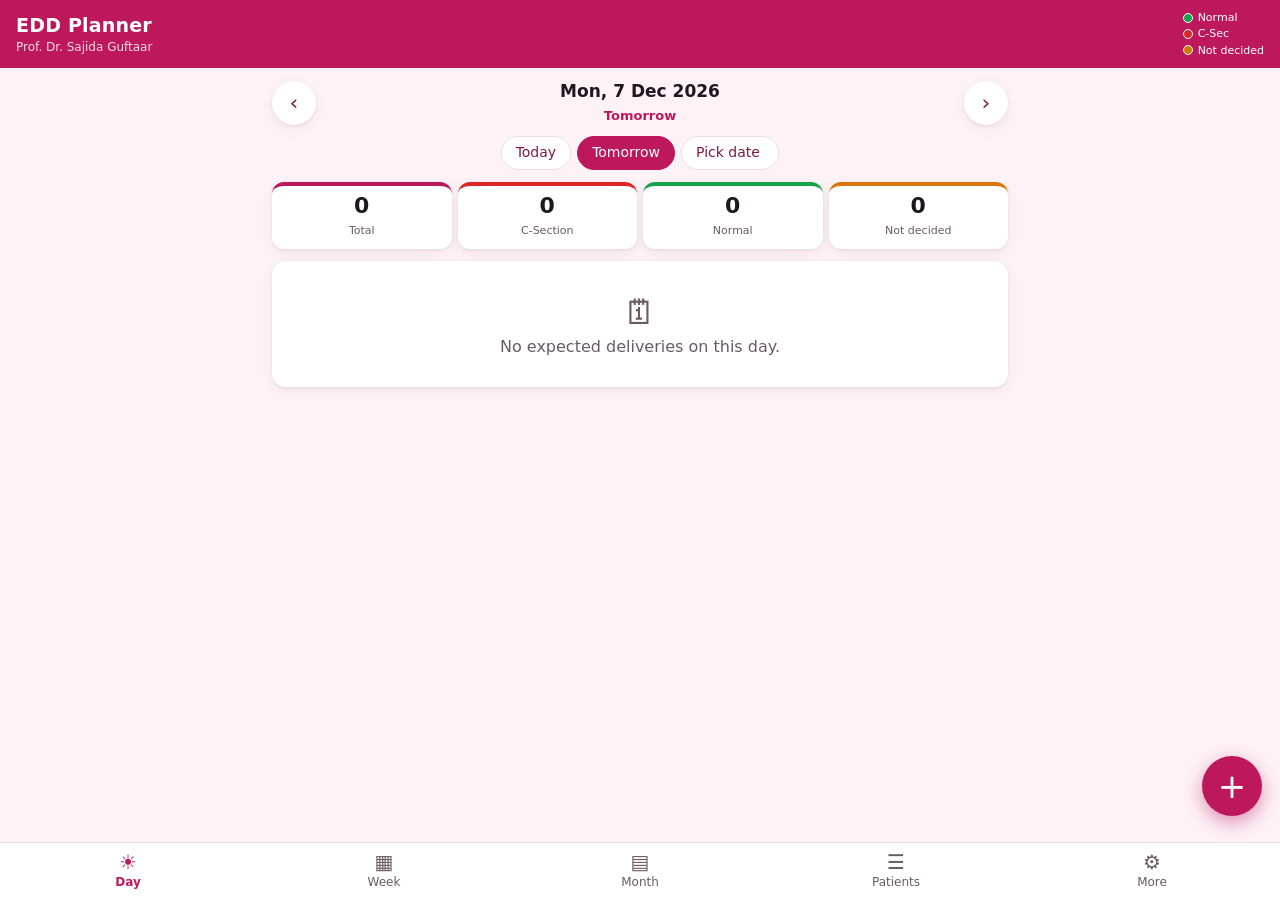
==== edd-planner/index.html @ e82096b5 "Add EDD Planner app and apps home page Co-Authored-By: Claude Opus 5.5 <noreply@anthropic.com> Claud" ====
<!doctype html>
<html lang="en">
<head>
<meta charset="utf-8">
<meta name="viewport" content="width=device-width, initial-scale=1, viewport-fit=cover">
<title>EDD Planner</title>
<meta name="theme-color" content="#be185d">
<meta name="description" content="Personal delivery schedule for Prof. Dr. Sajida Guftaar">
<link rel="manifest" href="manifest.webmanifest">
<link rel="icon" href="icons/icon-192.png">
<link rel="apple-touch-icon" href="icons/apple-touch-icon.png">
<link rel="stylesheet" href="app.css">
</head>
<body>
<header class="topbar">
  <div>
    <h1>EDD Planner</h1>
    <p>Prof. Dr. Sajida Guftaar</p>
  </div>
  <div class="legend" aria-label="Colour legend">
    <span><i class="dot normal"></i>Normal</span>
    <span><i class="dot cs"></i>C-Sec</span>
    <span><i class="dot undecided"></i>Not decided</span>
  </div>
</header>

<main id="view"></main>

<button id="fab" class="fab" aria-label="Add patient">+</button>

<nav class="tabs">
  <button data-tab="day" class="active"><span class="ti">☀</span>Day</button>
  <button data-tab="week"><span class="ti">▦</span>Week</button>
  <button data-tab="month"><span class="ti">▤</span>Month</button>
  <button data-tab="patients"><span class="ti">☰</span>Patients</button>
  <button data-tab="settings"><span class="ti">⚙</span>More</button>
</nav>

<div id="sheetWrap" class="sheet-wrap" hidden>
  <div class="sheet-backdrop" data-close></div>
  <div class="sheet" role="dialog" aria-modal="true">
    <div class="grip"></div>
    <div id="sheetBody"></div>
  </div>
</div>
<div id="toast" class="toast" hidden></div>

<script src="db.js"></script>
<script src="app.js"></script>
</body>
</html>
---- edd-planner/app.css ----
:root {
  --brand: #be185d;
  --brand-dark: #831843;
  --brand-soft: #fce7f3;
  --bg: #fdf2f6;
  --card: #ffffff;
  --text: #1f1720;
  --muted: #6b5a66;
  --line: #f1dbe5;
  --normal: #16a34a;
  --normal-soft: #dcfce7;
  --cs: #dc2626;
  --cs-soft: #fee2e2;
  --undecided: #d97706;
  --undecided-soft: #fef3c7;
  --radius: 14px;
  --shadow: 0 1px 3px rgba(80, 20, 50, .08), 0 4px 14px rgba(80, 20, 50, .06);
}
* { box-sizing: border-box; -webkit-tap-highlight-color: transparent; }
html, body { margin: 0; }
body {
  font-family: system-ui, -apple-system, "Segoe UI", Roboto, sans-serif;
  background: var(--bg); color: var(--text);
  font-size: 16px; line-height: 1.4;
  padding-bottom: calc(76px + env(safe-area-inset-bottom));
  overscroll-behavior-y: contain;
}
button, input, select, textarea { font: inherit; color: inherit; }
button { cursor: pointer; }

/* Header */
.topbar {
  position: sticky; top: 0; z-index: 5;
  background: var(--brand); color: #fff;
  padding: calc(10px + env(safe-area-inset-top)) 16px 10px;
  display: flex; align-items: center; justify-content: space-between; gap: 8px;
}
.topbar h1 { margin: 0; font-size: 19px; letter-spacing: .2px; }
.topbar p { margin: 0; font-size: 12px; opacity: .85; }
.legend { display: flex; flex-direction: column; gap: 1px; font-size: 11px; }
.legend span { display: flex; align-items: center; gap: 5px; }
.dot { display: inline-block; width: 10px; height: 10px; border-radius: 50%; border: 1.5px solid #fff; }
.dot.normal { background: var(--normal); } .dot.cs { background: var(--cs); } .dot.undecided { background: var(--undecided); }

main { padding: 12px 12px 24px; max-width: 760px; margin: 0 auto; }

/* Navigation strip (‹ date ›) */
.navrow { display: flex; align-items: center; gap: 8px; margin-bottom: 10px; }
.navrow .title { flex: 1; text-align: center; }
.navrow .title strong { display: block; font-size: 17px; }
.navrow .title small { color: var(--brand); font-weight: 600; font-size: 13px; }
.arrow {
  width: 44px; height: 44px; border-radius: 50%; border: 0;
  background: var(--card); box-shadow: var(--shadow); font-size: 22px; color: var(--brand-dark);
}
.quick { display: flex; gap: 6px; justify-content: center; margin-bottom: 12px; flex-wrap: wrap; }
.pill {
  border: 1px solid var(--line); background: var(--card); border-radius: 999px;
  padding: 6px 14px; font-size: 14px; color: var(--brand-dark);
}
.pill.on { background: var(--brand); border-color: var(--brand); color: #fff; }

/* Summary counters */
.summary { display: grid; grid-template-columns: repeat(4, 1fr); gap: 6px; margin-bottom: 12px; }
.summary div { background: var(--card); border-radius: 12px; padding: 8px 4px; text-align: center; box-shadow: var(--shadow); border-top: 4px solid var(--brand); }
.summary b { display: block; font-size: 22px; line-height: 1.1; }
.summary span { font-size: 11px; color: var(--muted); }
.summary .normal { border-top-color: var(--normal); }
.summary .cs { border-top-color: var(--cs); }
.summary .undecided { border-top-color: var(--undecided); }

/* Patient cards */
.card {
  display: flex; align-items: center; gap: 12px; width: 100%; text-align: left;
  background: var(--card); border: 0; border-left: 6px solid var(--brand);
  border-radius: var(--radius); padding: 12px 14px; margin-bottom: 8px; box-shadow: var(--shadow);
}
.card.normal { border-left-color: var(--normal); }
.card.cs { border-left-color: var(--cs); }
.card.undecided { border-left-color: var(--undecided); }
.card .main { flex: 1; min-width: 0; }
.card .name { font-weight: 650; font-size: 17px; overflow: hidden; text-overflow: ellipsis; white-space: nowrap; }
.card .meta { font-size: 13px; color: var(--muted); }
.card.done { opacity: .7; }
.badge { font-size: 12px; font-weight: 700; padding: 3px 9px; border-radius: 999px; white-space: nowrap; }
.badge.normal { background: var(--normal-soft); color: #14532d; }
.badge.cs { background: var(--cs-soft); color: #7f1d1d; }
.badge.undecided { background: var(--undecided-soft); color: #78350f; }
.badge.delivered { background: #e0e7ff; color: #312e81; }

.empty { text-align: center; color: var(--muted); padding: 28px 12px; background: var(--card); border-radius: var(--radius); box-shadow: var(--shadow); }
.empty .big { font-size: 34px; }
.alert {
  display: block; width: 100%; text-align: left; border: 0; margin-bottom: 12px;
  background: #fff7ed; color: #7c2d12; border-radius: 12px; padding: 10px 14px; font-size: 14px; border: 1px solid #fed7aa;
}
.section-h { font-size: 13px; text-transform: uppercase; letter-spacing: .6px; color: var(--muted); margin: 16px 4px 6px; }

/* Week view */
.week { background: var(--card); border-radius: var(--radius); box-shadow: var(--shadow); overflow: hidden; }
.wrow { display: flex; border-bottom: 1px solid var(--line); min-height: 54px; }
.wrow:last-child { border-bottom: 0; }
.wday {
  width: 62px; flex: none; border: 0; background: #fff8fb; border-right: 1px solid var(--line);
  display: flex; flex-direction: column; align-items: center; justify-content: center; padding: 6px 2px;
}
.wday b { font-size: 20px; line-height: 1; }
.wday span { font-size: 11px; color: var(--muted); text-transform: uppercase; }
.wrow.today .wday { background: var(--brand); color: #fff; }
.wrow.today .wday span { color: #fde7f0; }
.wchips { flex: 1; display: flex; flex-wrap: wrap; gap: 5px; padding: 7px; align-content: center; }
.wcount { align-self: center; padding: 0 10px; font-size: 13px; color: var(--muted); font-weight: 600; }
.chip {
  border: 0; border-radius: 8px; padding: 4px 8px; font-size: 13px; font-weight: 600; color: #fff;
  max-width: 100%; overflow: hidden; text-overflow: ellipsis; white-space: nowrap;
}
.chip.normal { background: var(--normal); } .chip.cs { background: var(--cs); } .chip.undecided { background: var(--undecided); }
.nochip { color: #c9b3bf; font-size: 13px; align-self: center; }

/* Month view */
.month { background: var(--card); border-radius: var(--radius); box-shadow: var(--shadow); padding: 6px; }
.mhead, .mgrid { display: grid; grid-template-columns: repeat(7, 1fr); gap: 3px; }
.mhead div { text-align: center; font-size: 11px; color: var(--muted); font-weight: 700; padding: 4px 0; }
.mcell {
  border: 0; background: #fff8fb; border-radius: 8px; min-height: 58px; padding: 3px;
  display: flex; flex-direction: column; align-items: stretch; gap: 2px; text-align: left;
}
.mcell.out { background: transparent; }
.mcell.out .mnum { color: #d6c3cd; }
.mcell.today { outline: 2px solid var(--brand); }
.mnum { font-size: 12px; font-weight: 700; padding-left: 2px; }
.mbars { display: flex; flex-direction: column; gap: 2px; }
.mbar { font-size: 9.5px; line-height: 1.25; color: #fff; border-radius: 3px; padding: 0 3px; overflow: hidden; white-space: nowrap; text-overflow: ellipsis; }
.mbar.normal { background: var(--normal); } .mbar.cs { background: var(--cs); } .mbar.undecided { background: var(--undecided); }
.mmore { font-size: 10px; color: var(--muted); padding-left: 2px; }

/* Patients list */
.search { width: 100%; padding: 11px 14px; border-radius: 12px; border: 1px solid var(--line); background: var(--card); margin-bottom: 10px; }
.seg { display: flex; background: var(--card); border-radius: 12px; padding: 3px; box-shadow: var(--shadow); margin-bottom: 10px; }
.seg button { flex: 1; border: 0; background: none; padding: 8px 4px; border-radius: 9px; font-size: 14px; color: var(--muted); }
.seg button.on { background: var(--brand); color: #fff; font-weight: 600; }

/* Settings */
.panel { background: var(--card); border-radius: var(--radius); box-shadow: var(--shadow); padding: 14px; margin-bottom: 12px; }
.panel h2 { font-size: 16px; margin: 0 0 6px; }
.panel p { margin: 4px 0 10px; color: var(--muted); font-size: 14px; }
.row { display: flex; align-items: center; gap: 10px; margin: 8px 0; }
.row label { flex: 1; }
.btn {
  border: 0; border-radius: 12px; padding: 12px 16px; font-weight: 650; font-size: 15px;
  background: var(--brand); color: #fff;
}
.btn.ghost { background: var(--brand-soft); color: var(--brand-dark); }
.btn.danger { background: #fee2e2; color: #991b1b; }
.btn.block { width: 100%; }
.btns { display: flex; gap: 8px; flex-wrap: wrap; }
.btns .btn { flex: 1; }
.switch { width: 50px; height: 30px; appearance: none; background: #e5d5dd; border-radius: 999px; position: relative; transition: .2s; flex: none; }
.switch::after { content: ""; position: absolute; top: 3px; left: 3px; width: 24px; height: 24px; border-radius: 50%; background: #fff; transition: .2s; box-shadow: 0 1px 2px rgba(0,0,0,.2); }
.switch:checked { background: var(--brand); }
.switch:checked::after { left: 23px; }

/* FAB */
.fab {
  position: fixed; right: 18px; bottom: calc(84px + env(safe-area-inset-bottom)); z-index: 6;
  width: 60px; height: 60px; border-radius: 50%; border: 0;
  background: var(--brand); color: #fff; font-size: 34px; line-height: 1; box-shadow: 0 6px 18px rgba(190, 24, 93, .45);
}

/* Bottom tabs */
.tabs {
  position: fixed; left: 0; right: 0; bottom: 0; z-index: 7;
  display: flex; background: #fff; border-top: 1px solid var(--line);
  padding-bottom: env(safe-area-inset-bottom);
}
.tabs button { flex: 1; border: 0; background: none; padding: 8px 0 9px; font-size: 12px; color: var(--muted); display: flex; flex-direction: column; align-items: center; gap: 1px; }
.tabs .ti { font-size: 20px; line-height: 1.1; }
.tabs button.active { color: var(--brand); font-weight: 700; }

/* Bottom sheet */
.sheet-wrap { position: fixed; inset: 0; z-index: 20; }
.sheet-wrap[hidden] { display: none; }
.sheet-backdrop { position: absolute; inset: 0; background: rgba(40, 10, 25, .45); }
.sheet {
  position: absolute; left: 0; right: 0; bottom: 0; max-height: 92vh; overflow-y: auto;
  background: var(--bg); border-radius: 20px 20px 0 0; padding: 6px 16px calc(18px + env(safe-area-inset-bottom));
  max-width: 760px; margin: 0 auto; animation: up .2s ease-out;
}
@keyframes up { from { transform: translateY(40px); opacity: .4; } to { transform: none; opacity: 1; } }
.grip { width: 42px; height: 5px; border-radius: 3px; background: #e2c9d5; margin: 4px auto 10px; }
.sheet h2 { margin: 2px 0 12px; font-size: 20px; }

/* Form */
.field { margin-bottom: 12px; }
.field > label { display: block; font-size: 13px; font-weight: 650; color: var(--brand-dark); margin-bottom: 4px; }
.field input, .field textarea, .field select {
  width: 100%; padding: 11px 12px; border: 1px solid var(--line); border-radius: 10px; background: #fff;
}
.field textarea { min-height: 80px; resize: vertical; }
.field .hint { font-size: 12px; color: var(--muted); margin-top: 3px; }
.two { display: grid; grid-template-columns: 1fr 1fr; gap: 10px; }
.types { display: grid; grid-template-columns: repeat(3, 1fr); gap: 6px; }
.types input { position: absolute; opacity: 0; pointer-events: none; }
.types label {
  display: block; text-align: center; padding: 11px 4px; border-radius: 10px; font-weight: 650; font-size: 14px;
  border: 2px solid var(--line); background: #fff; color: var(--muted);
}
.types input:checked + label.normal { background: var(--normal); border-color: var(--normal); color: #fff; }
.types input:checked + label.cs { background: var(--cs); border-color: var(--cs); color: #fff; }
.types input:checked + label.undecided { background: var(--undecided); border-color: var(--undecided); color: #fff; }
.optional { margin-top: 6px; border-top: 1px dashed #e7cfdb; padding-top: 10px; }
.optional > summary { font-weight: 650; color: var(--brand-dark); margin-bottom: 10px; list-style: none; }
.optional > summary::before { content: "＋ "; }
.optional[open] > summary::before { content: "－ "; }

/* Detail sheet */
.dl { background: #fff; border-radius: 12px; padding: 4px 14px; margin-bottom: 12px; }
.dl div { display: flex; justify-content: space-between; gap: 12px; padding: 9px 0; border-bottom: 1px solid var(--line); }
.dl div:last-child { border-bottom: 0; }
.dl dt { color: var(--muted); font-size: 14px; }
.dl dd { margin: 0; font-weight: 600; text-align: right; }
.notes { background: #fff; border-radius: 12px; padding: 12px 14px; margin-bottom: 12px; white-space: pre-wrap; }
.notes small { display: block; color: var(--muted); font-size: 12px; margin-bottom: 2px; font-weight: 650; }
.detail-head { display: flex; align-items: center; gap: 10px; margin-bottom: 12px; }
.detail-head h2 { margin: 0; flex: 1; }

.toast {
  position: fixed; left: 50%; transform: translateX(-50%); bottom: calc(90px + env(safe-area-inset-bottom)); z-index: 30;
  background: #2b1220; color: #fff; padding: 10px 16px; border-radius: 10px; font-size: 14px; max-width: 90vw;
}
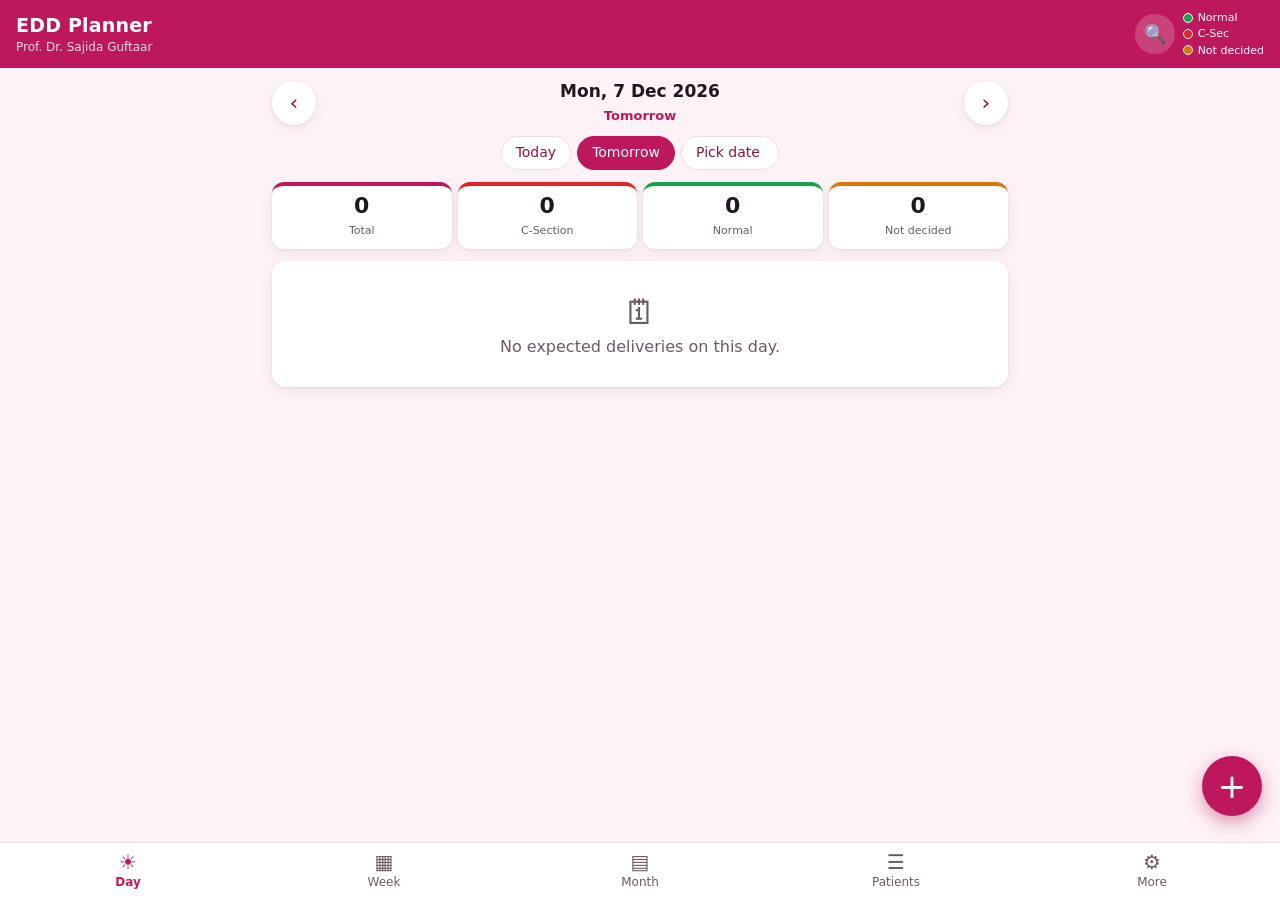
==== commit aedf9dd3: "EDD Planner: optional MR# field and search by name or MR# across all patients Co-Authored-By: Claude" ====
--- a/edd-planner/index.html
+++ b/edd-planner/index.html
@@ -17,12 +17,18 @@
     <h1>EDD Planner</h1>
     <p>Prof. Dr. Sajida Guftaar</p>
   </div>
+  <button id="searchBtn" class="search-btn" aria-label="Search patients">🔍</button>
   <div class="legend" aria-label="Colour legend">
     <span><i class="dot normal"></i>Normal</span>
     <span><i class="dot cs"></i>C-Sec</span>
     <span><i class="dot undecided"></i>Not decided</span>
   </div>
 </header>
+
+<div id="installBar" class="install-bar" hidden>
+  <span>📲 Install EDD Planner on this phone</span>
+  <button id="installBtn" class="btn">Install</button>
+</div>
 
 <main id="view"></main>
 
--- a/edd-planner/app.css
+++ b/edd-planner/app.css
@@ -35,6 +35,8 @@
   padding: calc(10px + env(safe-area-inset-top)) 16px 10px;
   display: flex; align-items: center; justify-content: space-between; gap: 8px;
 }
+.topbar > div:first-child { flex: 1; min-width: 0; }
+.search-btn { width: 40px; height: 40px; border-radius: 50%; border: 0; background: rgba(255,255,255,.18); font-size: 18px; flex: none; }
 .topbar h1 { margin: 0; font-size: 19px; letter-spacing: .2px; }
 .topbar p { margin: 0; font-size: 12px; opacity: .85; }
 .legend { display: flex; flex-direction: column; gap: 1px; font-size: 11px; }
@@ -80,6 +82,8 @@
 .card.undecided { border-left-color: var(--undecided); }
 .card .main { flex: 1; min-width: 0; }
 .card .name { font-weight: 650; font-size: 17px; overflow: hidden; text-overflow: ellipsis; white-space: nowrap; }
+.card .ids { font-size: 13px; font-weight: 600; color: var(--brand-dark); }
+.found { font-size: 13px; color: var(--muted); margin: 0 4px 8px; font-weight: 600; }
 .card .meta { font-size: 13px; color: var(--muted); }
 .card.done { opacity: .7; }
 .badge { font-size: 12px; font-weight: 700; padding: 3px 9px; border-radius: 999px; white-space: nowrap; }
@@ -228,3 +232,13 @@
   position: fixed; left: 50%; transform: translateX(-50%); bottom: calc(90px + env(safe-area-inset-bottom)); z-index: 30;
   background: #2b1220; color: #fff; padding: 10px 16px; border-radius: 10px; font-size: 14px; max-width: 90vw;
 }
+
+/* Install banner */
+.install-bar {
+  display: flex; align-items: center; gap: 10px; justify-content: space-between;
+  background: #fff; border-bottom: 1px solid var(--line); padding: 10px 16px; font-weight: 600; font-size: 15px;
+}
+.install-bar[hidden] { display: none; }
+.install-bar .btn { padding: 9px 18px; }
+.steps { margin: 6px 0 0; padding-left: 20px; color: var(--text); font-size: 14px; }
+.steps li { margin-bottom: 4px; }
